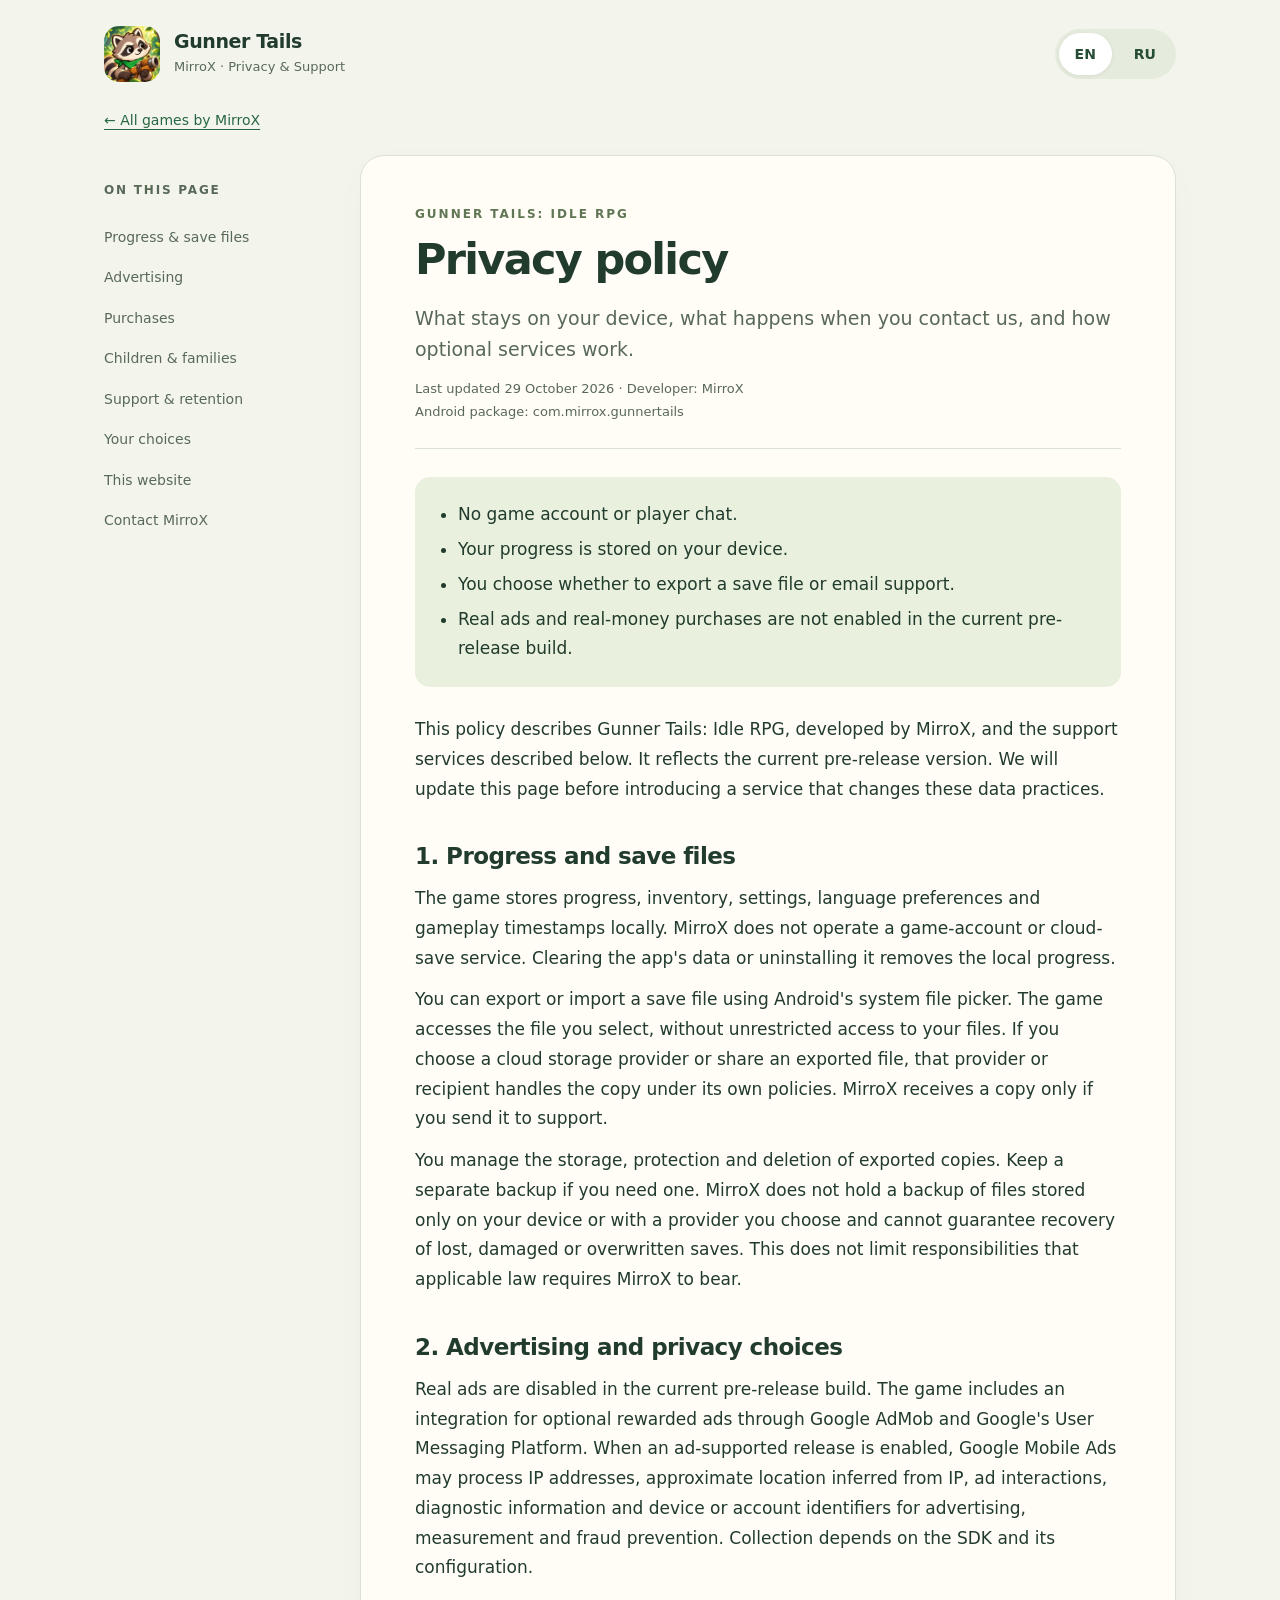
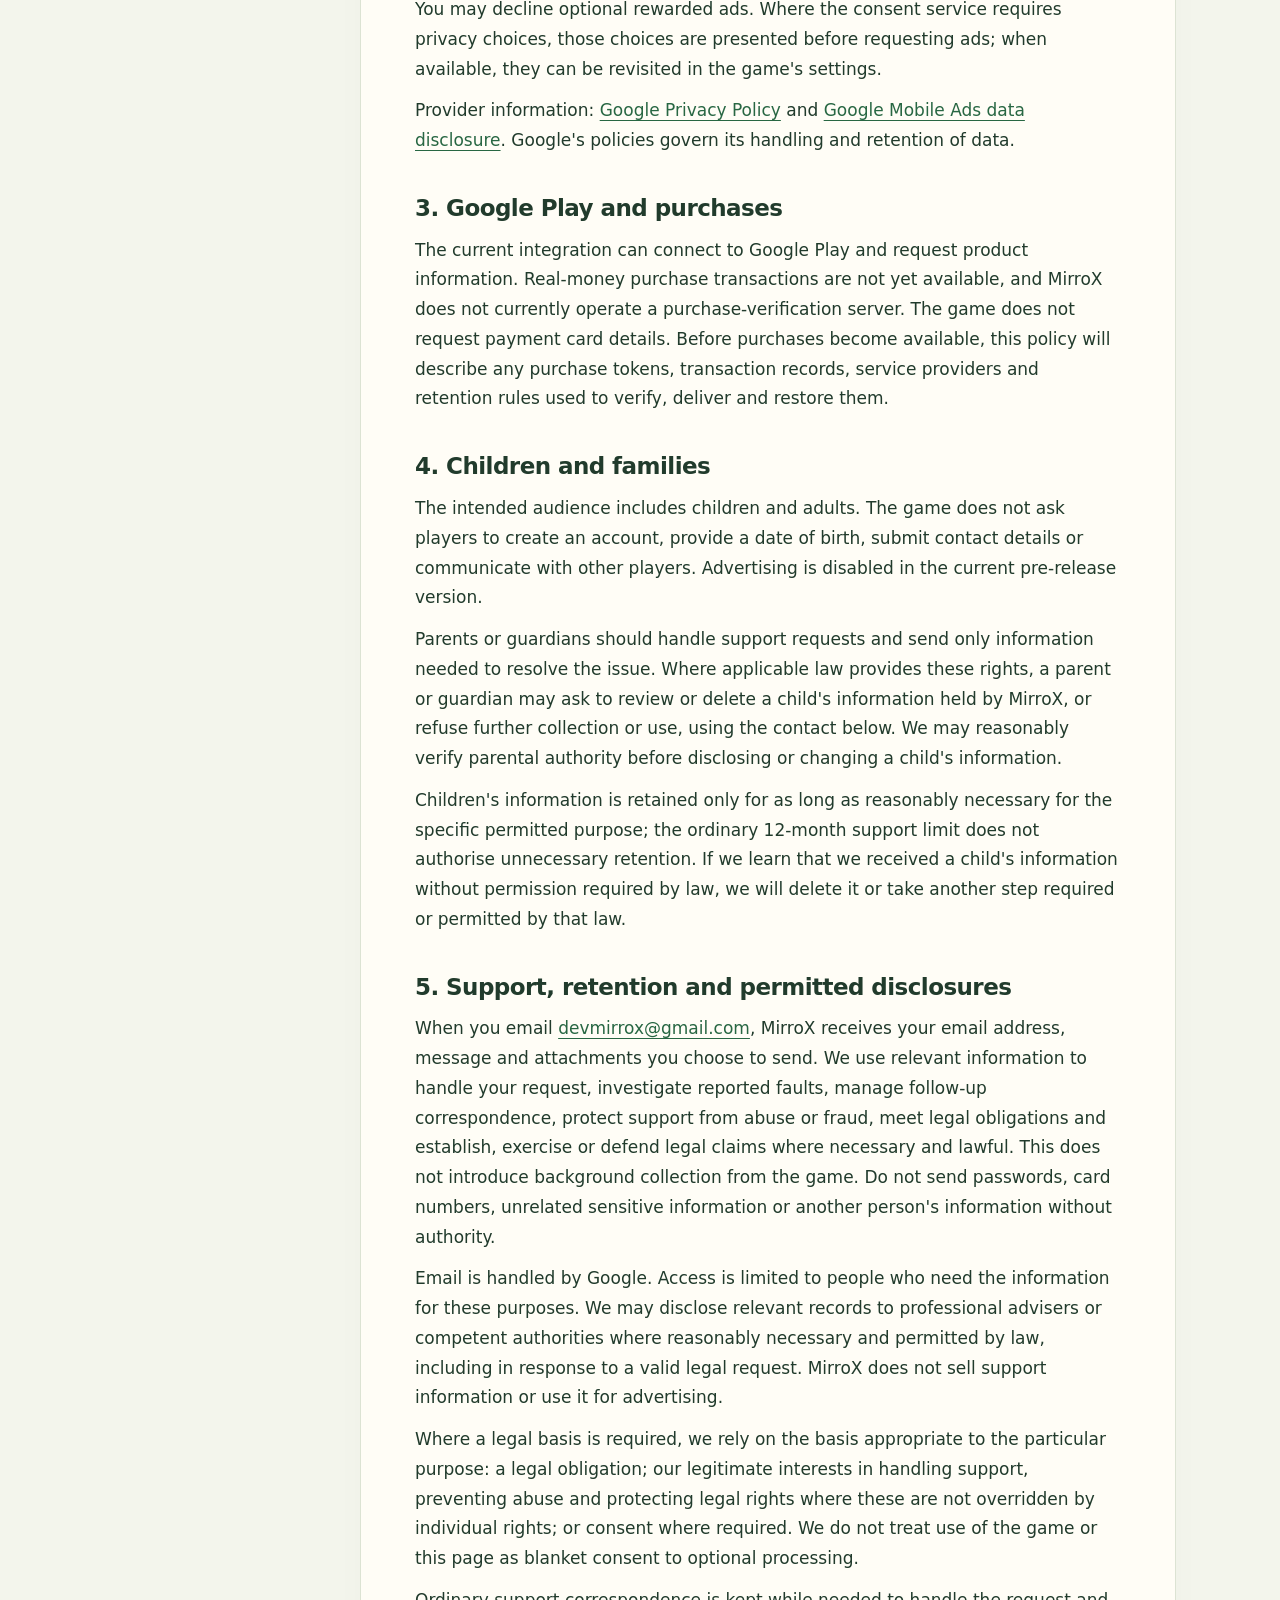
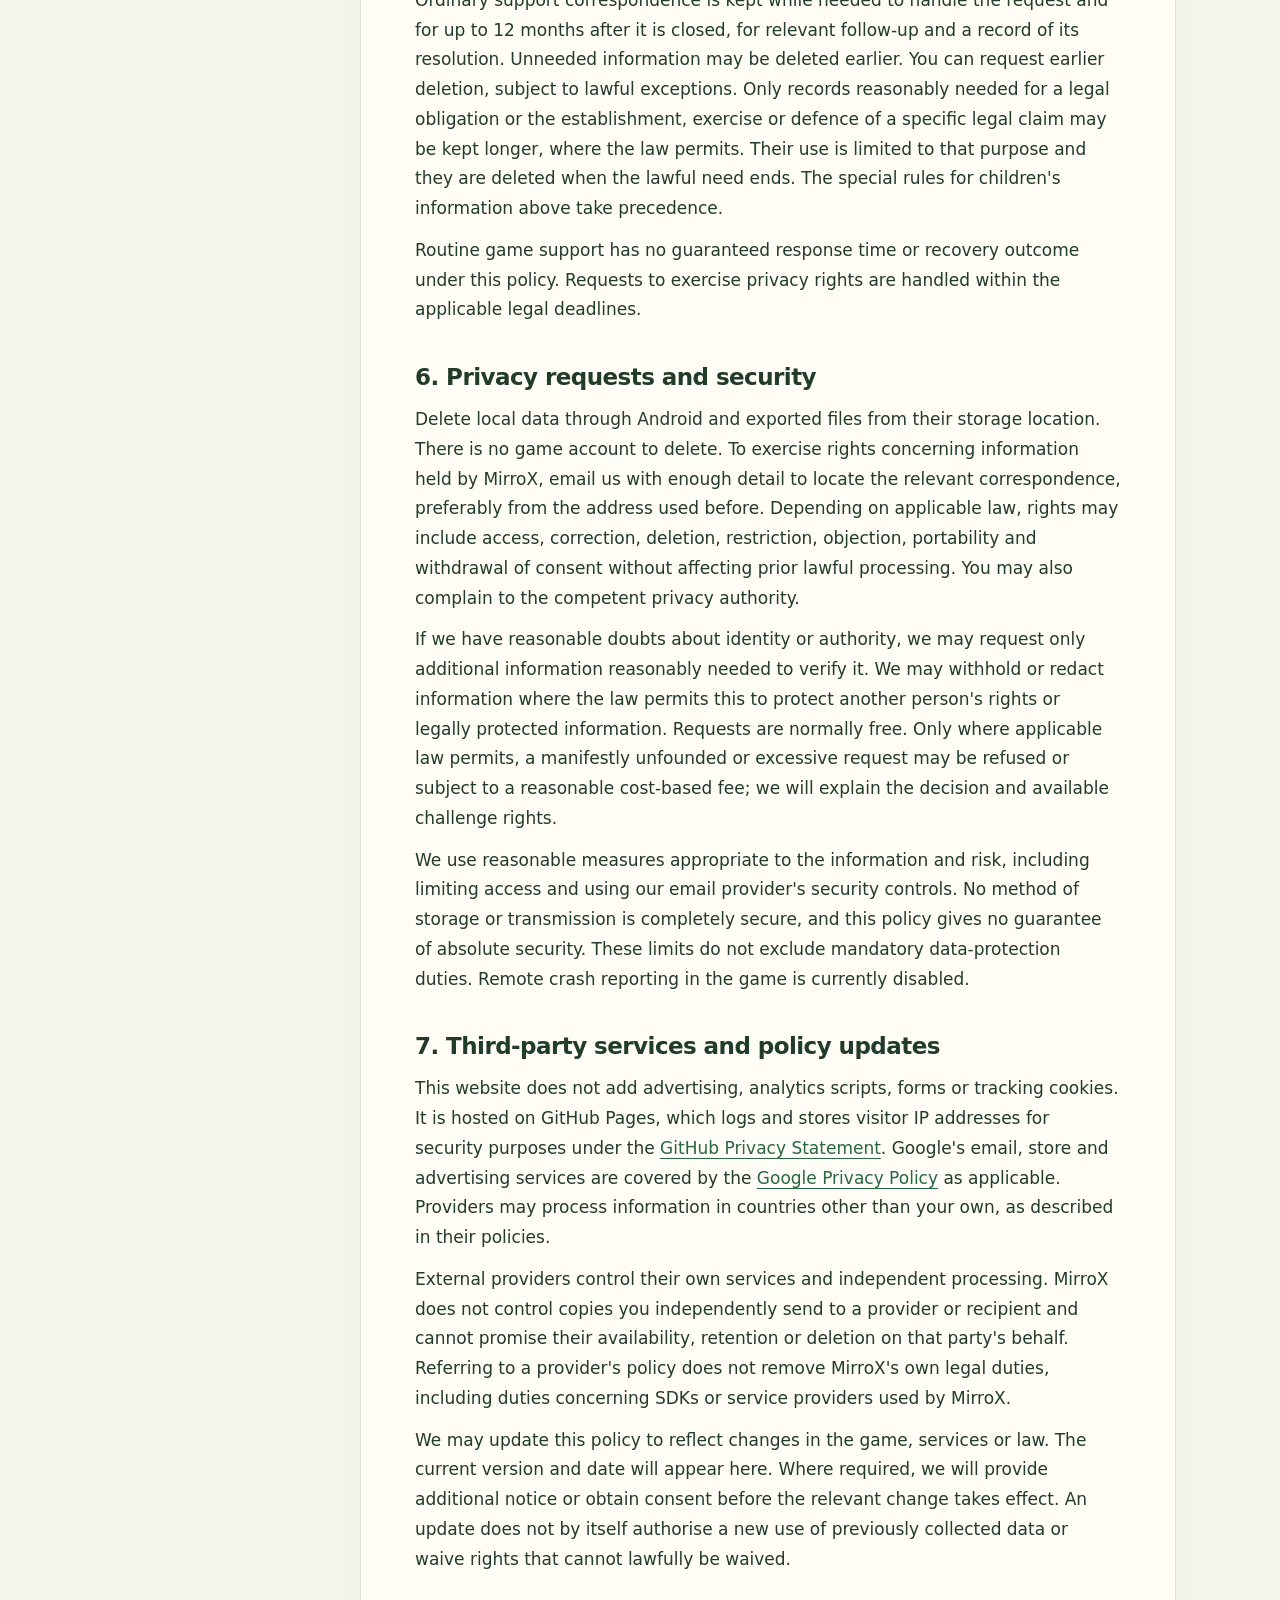
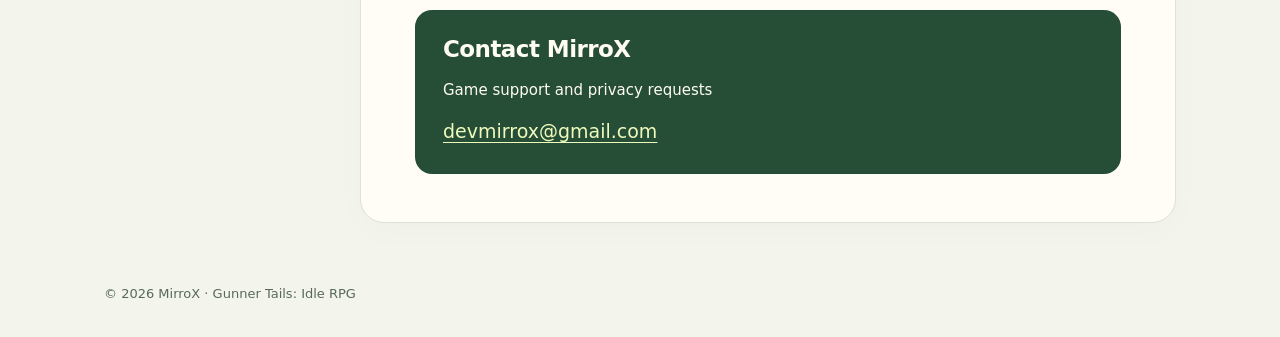
==== games/gunner-tails/privacy/index.html @ 7918b92e "Add MirroX games and apps catalog with dedicated Gunner Tails privacy policy" ====
<!doctype html>
<html lang="en">
<head>
<meta charset="utf-8"><meta name="viewport" content="width=device-width, initial-scale=1">
<meta name="description" content="Privacy information and support for Gunner Tails: Idle RPG by MirroX.">

<title>Gunner Tails — Privacy & Support</title>
<link rel="icon" href="../../../assets/icon.png">
<style>
:root{color-scheme:light;--ink:#213b2c;--muted:#596957;--paper:#fffdf6;--line:#dce3d3;--green:#264d36;--accent:#e9f0de}*{box-sizing:border-box}html{scroll-behavior:smooth;scroll-padding-top:100px}body{margin:0;background:#f3f5ec;color:var(--ink);font:17px/1.75 system-ui,-apple-system,BlinkMacSystemFont,"Segoe UI",sans-serif}a{color:#286743;text-underline-offset:4px}a:hover{text-decoration-thickness:2px}button,a{touch-action:manipulation}a:focus-visible,button:focus-visible{outline:3px solid #849a3b;outline-offset:5px}.top{max-width:1120px;margin:auto;display:flex;align-items:center;justify-content:space-between;gap:20px;padding:26px 24px}.brand{display:flex;align-items:center;gap:14px;text-decoration:none;color:var(--ink)}.brand img{width:56px;height:56px;border-radius:15px}.brand strong{display:block;font-size:19px;line-height:1.3;letter-spacing:-.4px}.brand small{display:block;color:var(--muted);font-size:13px;margin-top:3px}.languages{display:flex;gap:6px;padding:4px;background:#e5ebdd;border-radius:28px}.languages button{border:0;background:transparent;padding:9px 16px;border-radius:24px;font:600 14px system-ui;color:var(--green);cursor:pointer;min-height:42px}.languages button[aria-pressed=true]{background:white;box-shadow:0 1px 4px #28432a13}.review{width:calc(100% - 48px);max-width:1072px;margin:0 auto 28px;background:#fff3d6;border:1px solid #eadcb3;padding:14px 20px;border-radius:12px;font-size:14px;color:#624d24}.shell{max-width:1120px;margin:0 auto;display:grid;grid-template-columns:220px minmax(0,1fr);gap:36px;padding:0 24px 60px}nav{position:sticky;top:28px;align-self:start;padding-top:25px}nav p{font-size:12px;font-weight:700;letter-spacing:1.8px;color:var(--muted);margin:0 0 16px}nav a{display:block;font-size:14px;text-decoration:none;padding:8px 0;color:var(--muted)}nav a:hover{color:var(--green)}article{background:var(--paper);border:1px solid var(--line);border-radius:24px;padding:48px 54px;box-shadow:0 8px 36px #24492b05}h1{font-size:43px;letter-spacing:-1.7px;line-height:1.13;margin:10px 0 20px;font-weight:740}h2{font-size:23px;letter-spacing:-.55px;line-height:1.3;margin:38px 0 12px}p{margin:12px 0}.eyebrow{color:#607654;font-size:12px;font-weight:750;letter-spacing:2px}.intro{font-size:19px;line-height:1.65;color:var(--muted)}.meta{font-size:13px;color:var(--muted);padding-bottom:25px;margin-bottom:28px;border-bottom:1px solid var(--line)}.summary{padding:18px 23px;border-radius:15px;background:var(--accent);margin:28px 0}.summary ul{padding-left:20px;margin:0}.summary li{margin:5px 0}.release{border-left:3px solid #9daa74;padding:3px 0 3px 18px;color:var(--muted);font-size:15px}ul{padding-left:23px}li{margin:8px 0}.contact{margin-top:36px;background:var(--green);color:#fffdf2;border-radius:17px;padding:25px 28px}.contact h2{color:inherit;margin:0 0 10px}.contact p{font-size:15px}.contact a{color:#effbbd;font-size:19px;overflow-wrap:anywhere}footer{max-width:1120px;margin:auto;padding:0 24px 32px;color:var(--muted);font-size:13px}section[hidden],article[hidden],nav[hidden]{display:none}.skip{position:absolute;top:-90px;left:12px;background:white;padding:12px;z-index:10}.skip:focus{top:12px}@media(max-width:800px){.shell{display:block;max-width:740px}.review{margin:0 24px 22px}nav{display:none}article{padding:35px 30px}h1{font-size:37px}.top{max-width:740px}}@media(max-width:450px){body{font-size:16px}.top{padding:18px;gap:8px}.brand img{width:46px;height:46px;border-radius:12px}.brand strong{font-size:16px}.brand small{font-size:11px}.languages button{padding:8px 11px}.review{margin:0 16px 18px;padding:12px 15px}.shell{padding:0 16px 32px}article{padding:28px 23px;border-radius:19px}h1{font-size:34px}.intro{font-size:17px}h2{font-size:21px}.summary{padding:15px 18px}.contact{padding:22px}.contact a{font-size:17px}}@media(max-width:450px){article[lang=ru] h1{font-size:clamp(22px,7vw,28px);letter-spacing:-1px}.review{width:calc(100% - 32px)}}@media(prefers-reduced-motion:reduce){html{scroll-behavior:auto}}
.catalog-return{max-width:1120px;margin:0 auto 22px;padding:0 24px;font-size:14px}</style>
</head>
<body>
<a class="skip" href="#policy-en">Skip to privacy policy</a>
<header class="top"><a class="brand" href="../"><img src="../../../assets/icon.png" alt="Gunner Tails raccoon" width="56" height="56"><span><strong>Gunner Tails</strong><small>MirroX · Privacy & Support</small></span></a><div class="languages" aria-label="Language"><button type="button" data-lang="en" aria-pressed="true">EN</button><button type="button" data-lang="ru" aria-pressed="false">RU</button></div></header>

<div class="catalog-return"><a data-catalog href="../../../#games">← All games by MirroX</a></div>
<main class="shell">
<nav id="nav-en" aria-label="On this page"><p>ON THIS PAGE</p><a href="#progress-en">Progress & save files</a><a href="#ads-en">Advertising</a><a href="#purchases-en">Purchases</a><a href="#children-en">Children & families</a><a href="#support-en">Support & retention</a><a href="#choices-en">Your choices</a><a href="#website-en">This website</a><a href="#contact-en">Contact MirroX</a></nav>
<article id="policy-en" lang="en"><div class="eyebrow">GUNNER TAILS: IDLE RPG</div><h1>Privacy policy</h1><p class="intro">What stays on your device, what happens when you contact us, and how optional services work.</p><p class="meta">Last updated 29 October 2026 · Developer: MirroX<br>Android package: com.mirrox.gunnertails</p>
<div class="summary"><ul><li>No game account or player chat.</li><li>Your progress is stored on your device.</li><li>You choose whether to export a save file or email support.</li><li>Real ads and real-money purchases are not enabled in the current pre-release build.</li></ul></div>
<p>This policy describes Gunner Tails: Idle RPG, developed by MirroX, and the support services described below. It reflects the current pre-release version. We will update this page before introducing a service that changes these data practices.</p>
<h2 id="progress-en">1. Progress and save files</h2>
<p>The game stores progress, inventory, settings, language preferences and gameplay timestamps locally. MirroX does not operate a game-account or cloud-save service. Clearing the app's data or uninstalling it removes the local progress.</p>
<p>You can export or import a save file using Android's system file picker. The game accesses the file you select, without unrestricted access to your files. If you choose a cloud storage provider or share an exported file, that provider or recipient handles the copy under its own policies. MirroX receives a copy only if you send it to support.</p>
<p>You manage the storage, protection and deletion of exported copies. Keep a separate backup if you need one. MirroX does not hold a backup of files stored only on your device or with a provider you choose and cannot guarantee recovery of lost, damaged or overwritten saves. This does not limit responsibilities that applicable law requires MirroX to bear.</p>
<h2 id="ads-en">2. Advertising and privacy choices</h2><p>Real ads are disabled in the current pre-release build. The game includes an integration for optional rewarded ads through Google AdMob and Google's User Messaging Platform. When an ad-supported release is enabled, Google Mobile Ads may process IP addresses, approximate location inferred from IP, ad interactions, diagnostic information and device or account identifiers for advertising, measurement and fraud prevention. Collection depends on the SDK and its configuration.</p><p>You may decline optional rewarded ads. Where the consent service requires privacy choices, those choices are presented before requesting ads; when available, they can be revisited in the game's settings.</p><p>Provider information: <a href="https://policies.google.com/privacy" rel="noopener">Google Privacy Policy</a> and <a href="https://developers.google.com/admob/android/privacy/play-data-disclosure" rel="noopener">Google Mobile Ads data disclosure</a>. Google's policies govern its handling and retention of data.</p>
<h2 id="purchases-en">3. Google Play and purchases</h2><p>The current integration can connect to Google Play and request product information. Real-money purchase transactions are not yet available, and MirroX does not currently operate a purchase-verification server. The game does not request payment card details. Before purchases become available, this policy will describe any purchase tokens, transaction records, service providers and retention rules used to verify, deliver and restore them.</p>
<h2 id="children-en">4. Children and families</h2>
<p>The intended audience includes children and adults. The game does not ask players to create an account, provide a date of birth, submit contact details or communicate with other players. Advertising is disabled in the current pre-release version.</p>
<p>Parents or guardians should handle support requests and send only information needed to resolve the issue. Where applicable law provides these rights, a parent or guardian may ask to review or delete a child's information held by MirroX, or refuse further collection or use, using the contact below. We may reasonably verify parental authority before disclosing or changing a child's information.</p>
<p>Children's information is retained only for as long as reasonably necessary for the specific permitted purpose; the ordinary 12-month support limit does not authorise unnecessary retention. If we learn that we received a child's information without permission required by law, we will delete it or take another step required or permitted by that law.</p>
<h2 id="support-en">5. Support, retention and permitted disclosures</h2>
<p>When you email <a href="mailto:devmirrox@gmail.com">devmirrox@gmail.com</a>, MirroX receives your email address, message and attachments you choose to send. We use relevant information to handle your request, investigate reported faults, manage follow-up correspondence, protect support from abuse or fraud, meet legal obligations and establish, exercise or defend legal claims where necessary and lawful. This does not introduce background collection from the game. Do not send passwords, card numbers, unrelated sensitive information or another person's information without authority.</p>
<p>Email is handled by Google. Access is limited to people who need the information for these purposes. We may disclose relevant records to professional advisers or competent authorities where reasonably necessary and permitted by law, including in response to a valid legal request. MirroX does not sell support information or use it for advertising.</p>
<p>Where a legal basis is required, we rely on the basis appropriate to the particular purpose: a legal obligation; our legitimate interests in handling support, preventing abuse and protecting legal rights where these are not overridden by individual rights; or consent where required. We do not treat use of the game or this page as blanket consent to optional processing.</p>
<p>Ordinary support correspondence is kept while needed to handle the request and for up to 12 months after it is closed, for relevant follow-up and a record of its resolution. Unneeded information may be deleted earlier. You can request earlier deletion, subject to lawful exceptions. Only records reasonably needed for a legal obligation or the establishment, exercise or defence of a specific legal claim may be kept longer, where the law permits. Their use is limited to that purpose and they are deleted when the lawful need ends. The special rules for children's information above take precedence.</p>
<p>Routine game support has no guaranteed response time or recovery outcome under this policy. Requests to exercise privacy rights are handled within the applicable legal deadlines.</p>
<h2 id="choices-en">6. Privacy requests and security</h2>
<p>Delete local data through Android and exported files from their storage location. There is no game account to delete. To exercise rights concerning information held by MirroX, email us with enough detail to locate the relevant correspondence, preferably from the address used before. Depending on applicable law, rights may include access, correction, deletion, restriction, objection, portability and withdrawal of consent without affecting prior lawful processing. You may also complain to the competent privacy authority.</p>
<p>If we have reasonable doubts about identity or authority, we may request only additional information reasonably needed to verify it. We may withhold or redact information where the law permits this to protect another person's rights or legally protected information. Requests are normally free. Only where applicable law permits, a manifestly unfounded or excessive request may be refused or subject to a reasonable cost-based fee; we will explain the decision and available challenge rights.</p>
<p>We use reasonable measures appropriate to the information and risk, including limiting access and using our email provider's security controls. No method of storage or transmission is completely secure, and this policy gives no guarantee of absolute security. These limits do not exclude mandatory data-protection duties. Remote crash reporting in the game is currently disabled.</p>
<h2 id="website-en">7. Third-party services and policy updates</h2>
<p>This website does not add advertising, analytics scripts, forms or tracking cookies. It is hosted on GitHub Pages, which logs and stores visitor IP addresses for security purposes under the <a href="https://docs.github.com/en/site-policy/privacy-policies/github-general-privacy-statement">GitHub Privacy Statement</a>. Google's email, store and advertising services are covered by the <a href="https://policies.google.com/privacy">Google Privacy Policy</a> as applicable. Providers may process information in countries other than your own, as described in their policies.</p>
<p>External providers control their own services and independent processing. MirroX does not control copies you independently send to a provider or recipient and cannot promise their availability, retention or deletion on that party's behalf. Referring to a provider's policy does not remove MirroX's own legal duties, including duties concerning SDKs or service providers used by MirroX.</p>
<p>We may update this policy to reflect changes in the game, services or law. The current version and date will appear here. Where required, we will provide additional notice or obtain consent before the relevant change takes effect. An update does not by itself authorise a new use of previously collected data or waive rights that cannot lawfully be waived.</p>
<div class="contact" id="contact-en"><h2>Contact MirroX</h2><p>Game support and privacy requests</p><a href="mailto:devmirrox@gmail.com">devmirrox@gmail.com</a></div></article>
<nav id="nav-ru" aria-label="На этой странице" hidden><p>НА ЭТОЙ СТРАНИЦЕ</p><a href="#progress-ru">Прогресс и файлы</a><a href="#ads-ru">Реклама</a><a href="#purchases-ru">Покупки</a><a href="#children-ru">Дети и семьи</a><a href="#support-ru">Обращения и хранение</a><a href="#choices-ru">Ваш выбор</a><a href="#website-ru">Этот сайт</a><a href="#contact-ru">Связаться с MirroX</a></nav>
<article id="policy-ru" lang="ru" hidden><div class="eyebrow">GUNNER TAILS: IDLE RPG</div><h1>Конфиденциальность</h1><p class="intro">Что остаётся на устройстве, как мы обрабатываем обращения и как работают дополнительные сервисы.</p><p class="meta">Обновлено 29 октября 2026 года · Разработчик: MirroX<br>Пакет Android: com.mirrox.gunnertails</p>
<div class="summary"><ul><li>В игре нет аккаунтов и чата между игроками.</li><li>Прогресс хранится на вашем устройстве.</li><li>Выгрузка сохранения и письмо в поддержку — ваш выбор.</li><li>В текущей предрелизной сборке настоящая реклама и покупки за деньги выключены.</li></ul></div>
<p>Эта политика описывает Gunner Tails: Idle RPG от MirroX и работу поддержки. Текст соответствует текущей предрелизной версии. Перед включением сервиса, меняющего обработку данных, мы обновим эту страницу.</p>
<h2 id="progress-ru">1. Прогресс и файлы сохранения</h2>
<p>Прогресс, инвентарь, настройки, язык и игровые отметки времени хранятся локально. У MirroX нет сервиса игровых аккаунтов или облачных сохранений. Очистка данных приложения или его удаление удаляет локальный прогресс.</p>
<p>Выгрузка и загрузка сохранения используют системный выбор файла Android. Игра получает доступ к выбранному файлу, без неограниченного доступа ко всем файлам устройства. Если вы выберете облачное хранилище или отправите файл другому человеку, обработка копии зависит от этого сервиса или получателя. MirroX получает копию только при её отправке в поддержку.</p>
<p>Вы управляете хранением, защитой и удалением выгруженных копий. При необходимости сохраняйте отдельную резервную копию. MirroX не хранит резервную копию файлов, находящихся только на вашем устройстве или в выбранном вами хранилище, и не гарантирует восстановление утраченных, повреждённых или перезаписанных сохранений. Это не ограничивает ответственность, которую применимый закон обязательно возлагает на MirroX.</p>
<h2 id="ads-ru">2. Реклама и настройки конфиденциальности</h2><p>Настоящая реклама в текущей предрелизной сборке выключена. В игру встроена интеграция добровольной рекламы за награды Google AdMob и сервиса согласия Google UMP. После включения рекламного выпуска Google Mobile Ads может обрабатывать IP-адрес, приблизительное местоположение по IP, взаимодействия с рекламой, диагностику и идентификаторы устройства или аккаунта для показа и измерения рекламы и противодействия мошенничеству. Состав данных зависит от SDK и его настроек.</p><p>От добровольного просмотра можно отказаться. Когда сервис согласия требует выбора, он предоставляется до запросов рекламы; доступные настройки можно повторно открыть в игре.</p><p>Подробности: <a href="https://policies.google.com/privacy">политика Google</a> и <a href="https://developers.google.com/admob/android/privacy/play-data-disclosure">сведения о данных Google Mobile Ads</a>. Google определяет собственные правила обработки и хранения.</p>
<h2 id="purchases-ru">3. Google Play и покупки</h2><p>Текущая интеграция может подключаться к Google Play и запрашивать сведения о товарах. Покупки за реальные деньги ещё недоступны; сервер проверки покупок MirroX сейчас не работает. Игра не запрашивает реквизиты банковской карты. До включения покупок политика будет дополнена сведениями о токенах, записях операций, поставщиках услуг и сроках хранения, необходимых для проверки, выдачи и восстановления покупок.</p>
<h2 id="children-ru">4. Дети и семьи</h2>
<p>Предполагаемая аудитория включает детей и взрослых. Игра не предлагает создать аккаунт, указать дату рождения или контакты и не позволяет общаться с другими игроками. В текущей предрелизной версии реклама выключена.</p>
<p>Обращаться в поддержку рекомендуется родителям или опекунам, сообщая только необходимые для решения вопроса сведения. Если применимый закон предусматривает такие права, родитель или опекун может запросить просмотр или удаление имеющихся у MirroX сведений о ребёнке либо отказать в их дальнейшем сборе или использовании через контакт ниже. Перед раскрытием или изменением сведений о ребёнке мы можем разумным способом проверить полномочия заявителя.</p>
<p>Сведения о детях хранятся лишь столько, сколько разумно необходимо для конкретной разрешённой цели; обычный предел в 12 месяцев для поддержки не разрешает хранить ненужные сведения. Если станет известно, что сведения о ребёнке получены без требуемого законом разрешения, мы удалим их либо примем другую меру, предусмотренную или допускаемую этим законом.</p>
<h2 id="support-ru">5. Поддержка, хранение и допустимая передача</h2>
<p>Когда вы пишете на <a href="mailto:devmirrox@gmail.com">devmirrox@gmail.com</a>, MirroX получает адрес отправителя, сообщение и выбранные вами вложения. Нужные сведения используются для обработки обращения, разбора ошибок, последующей переписки, защиты поддержки от злоупотреблений и мошенничества, исполнения правовых обязанностей и, при необходимости и законности, предъявления, осуществления или защиты правовых требований. Это не вводит фоновый сбор данных из игры. Не присылайте пароли, номера карт, посторонние чувствительные сведения или данные других людей без полномочий.</p>
<p>Почту обслуживает Google. Доступ ограничивается лицами, которым сведения нужны для этих целей. Мы можем передать относящиеся к вопросу записи профессиональным консультантам или компетентным органам, когда это разумно необходимо и разрешено законом, в том числе по действительному правовому запросу. MirroX не продаёт сведения обращений и не использует их для рекламы.</p>
<p>Когда требуется правовое основание, мы используем подходящее для конкретной цели: правовую обязанность; законные интересы в работе поддержки, предотвращении злоупотреблений и защите прав, если права человека не имеют над ними приоритета; либо согласие, когда оно требуется. Использование игры или этой страницы не считается безусловным согласием на любую дополнительную обработку.</p>
<p>Обычная переписка поддержки хранится, пока она нужна для обработки обращения, и до 12 месяцев после его закрытия — для связанных уточнений и записи о решении. Ненужные сведения могут удаляться раньше. Можно запросить более раннее удаление с учётом законных исключений. Дольше могут храниться только записи, разумно необходимые для правовой обязанности либо предъявления, осуществления или защиты конкретного правового требования, если это допускает закон. Их использование ограничивается этой целью; после прекращения законной необходимости они удаляются. Особые правила о сведениях детей выше имеют приоритет.</p>
<p>Эта политика не гарантирует срок ответа обычной игровой поддержки или результат восстановления прогресса. Запросы о реализации прав на конфиденциальность рассматриваются в сроки, установленные применимым законом.</p>
<h2 id="choices-ru">6. Запросы о данных и безопасность</h2>
<p>Локальные данные удаляются средствами Android, выгруженные файлы — из выбранного хранилища. Игровых аккаунтов для удаления нет. Для реализации прав в отношении данных у MirroX напишите нам, указав достаточно сведений для поиска переписки, желательно с ранее использованного адреса. В зависимости от применимого закона права могут включать доступ, исправление, удаление, ограничение обработки, возражение, переносимость и отзыв согласия без отмены законности прежней обработки. Также можно обратиться в компетентный орган защиты данных.</p>
<p>При разумных сомнениях в личности или полномочиях мы можем запросить только дополнительные сведения, разумно необходимые для проверки. Когда закон это позволяет, отдельные сведения могут не предоставляться или скрываться для защиты прав других лиц либо информации, охраняемой законом. Запросы обычно бесплатны. Только если применимый закон допускает это, явно необоснованный или чрезмерный запрос может быть отклонён либо облагаться разумной платой, основанной на затратах; мы объясним решение и доступные способы его обжалования.</p>
<p>Мы применяем разумные меры, соразмерные сведениям и рискам, включая ограничение доступа и средства безопасности почтового провайдера. Ни один способ хранения или передачи не обеспечивает полную безопасность; эта политика не даёт такой гарантии. Эти ограничения не отменяют обязательных обязанностей по защите данных. Удалённая отправка сведений о сбоях игры сейчас выключена.</p>
<h2 id="website-ru">7. Сторонние сервисы и обновления политики</h2>
<p>На сайте нет добавленных нами рекламных или аналитических скриптов, форм и отслеживающих cookies. Он размещён на GitHub Pages, который регистрирует и хранит IP-адреса посетителей в целях безопасности согласно <a href="https://docs.github.com/en/site-policy/privacy-policies/github-general-privacy-statement">политике GitHub</a>. К почте, магазину и рекламным сервисам Google применяется <a href="https://policies.google.com/privacy">политика Google</a> в соответствующей части. Провайдеры могут обрабатывать сведения за пределами вашей страны, как описано в их политиках.</p>
<p>Сторонние провайдеры управляют своими сервисами и самостоятельной обработкой данных. MirroX не контролирует копии, которые вы самостоятельно направили провайдеру или получателю, и не может от их имени обещать доступность, сроки хранения или удаление. Ссылка на политику провайдера не снимает собственных правовых обязанностей MirroX, включая обязанности в отношении используемых SDK и поставщиков услуг.</p>
<p>Мы можем обновлять политику при изменении игры, сервисов или законодательства. Текущая версия и дата публикуются здесь. Когда это требуется, до вступления соответствующего изменения в силу предоставляется дополнительное уведомление или запрашивается согласие. Само обновление не разрешает новое использование ранее собранных данных и не отменяет права, от которых нельзя отказаться по закону.</p>
<div class="contact" id="contact-ru"><h2>Связаться с MirroX</h2><p>Поддержка игры и запросы о конфиденциальности</p><a href="mailto:devmirrox@gmail.com">devmirrox@gmail.com</a></div></article>
</main><footer>© 2026 MirroX · Gunner Tails: Idle RPG</footer>
<script>
const langButtons=document.querySelectorAll('[data-lang]');
function language(lang){document.documentElement.lang=lang;for(const code of ['en','ru']){document.getElementById('policy-'+code).hidden=code!==lang;document.getElementById('nav-'+code).hidden=code!==lang;}langButtons.forEach(b=>b.setAttribute('aria-pressed',String(b.dataset.lang===lang)));document.querySelector('.brand').href='../?lang='+lang;const catalog=document.querySelector('[data-catalog]');catalog.href='../../../?lang='+lang+'#games';catalog.textContent=lang==='ru'?'← Все игры MirroX':'← All games by MirroX';const skip=document.querySelector('.skip');skip.href='#policy-'+lang;skip.textContent=lang==='ru'?'Перейти к политике':'Skip to privacy policy';}
langButtons.forEach(b=>b.addEventListener('click',()=>{language(b.dataset.lang);const u=new URL(location.href);u.searchParams.set('lang',b.dataset.lang);u.hash=b.dataset.lang;history.replaceState(null,'',u.pathname+u.search+u.hash);}));const initialAnchor=location.hash.slice(1);if(new URLSearchParams(location.search).get('lang')==='ru'||initialAnchor==='ru'||initialAnchor.endsWith('-ru'))language('ru');const initialTarget=document.getElementById(initialAnchor);if(initialTarget)initialTarget.scrollIntoView();
</script>
</body></html>
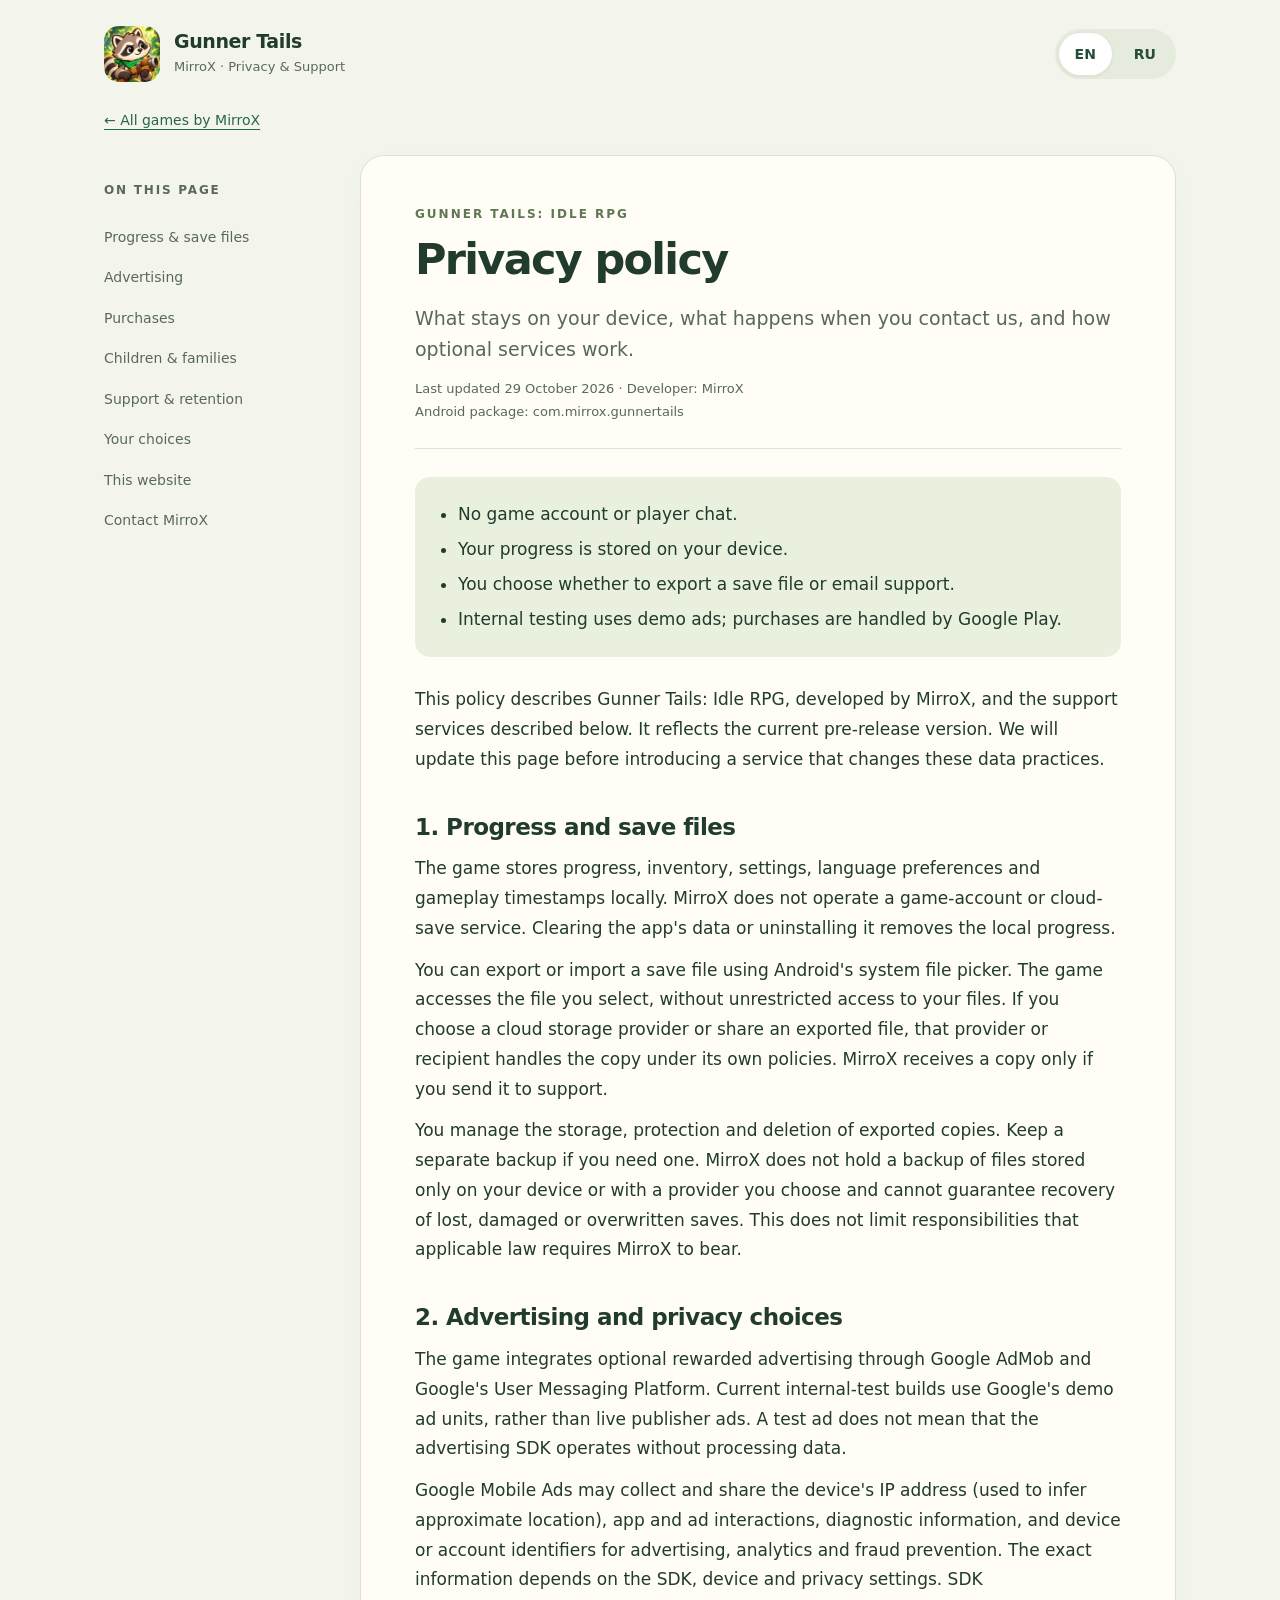
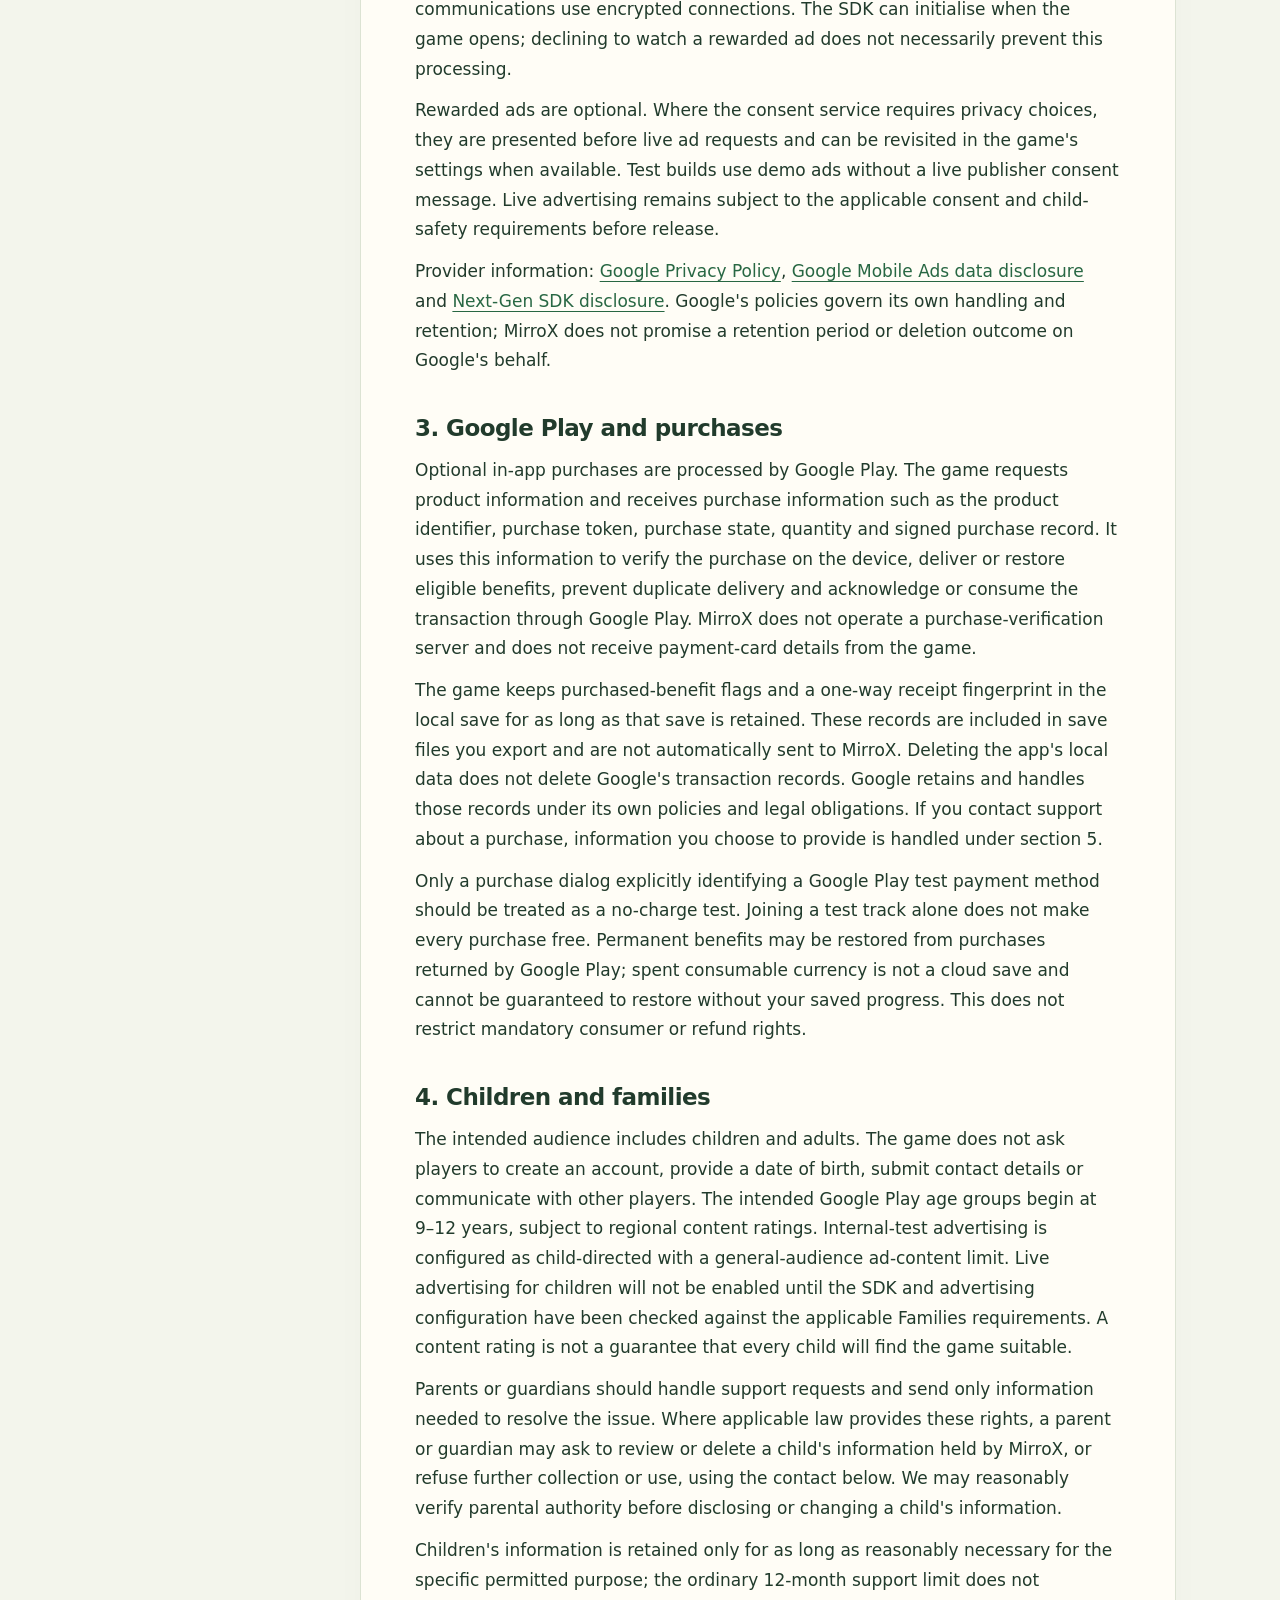
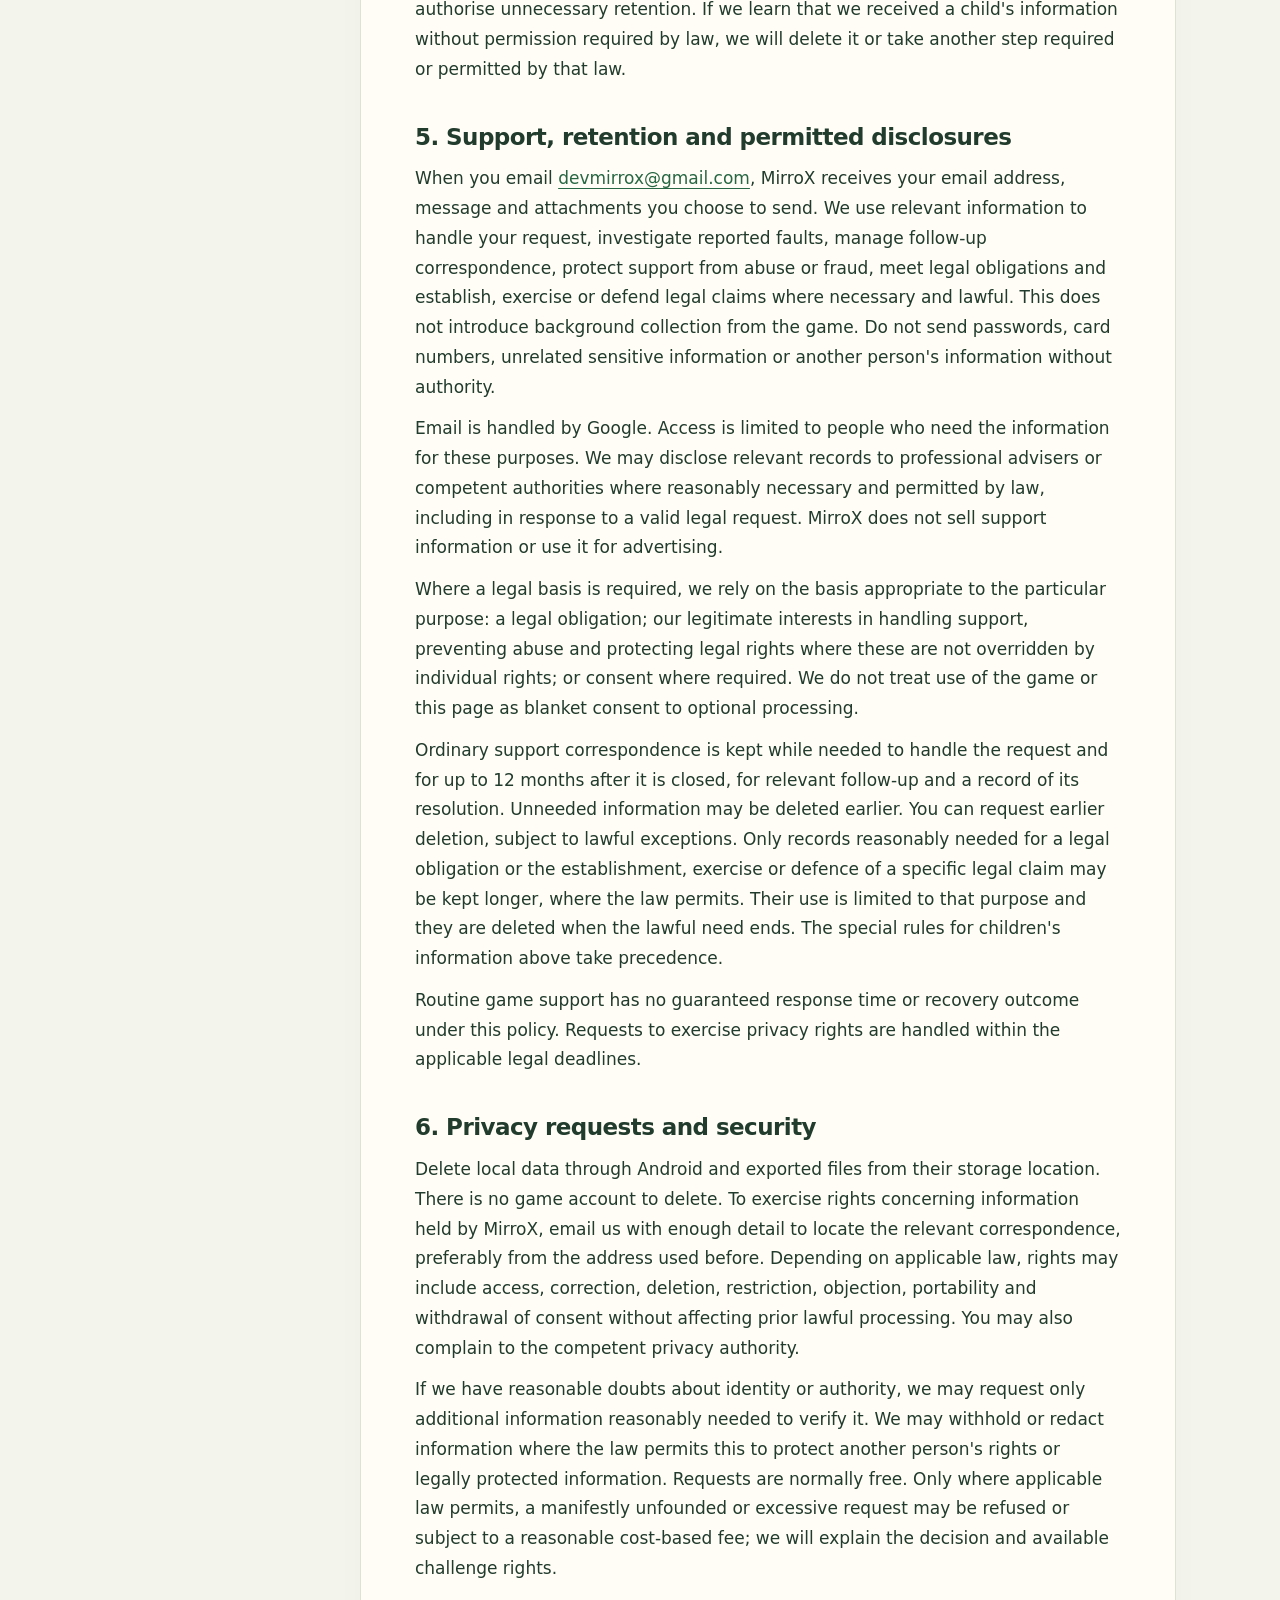
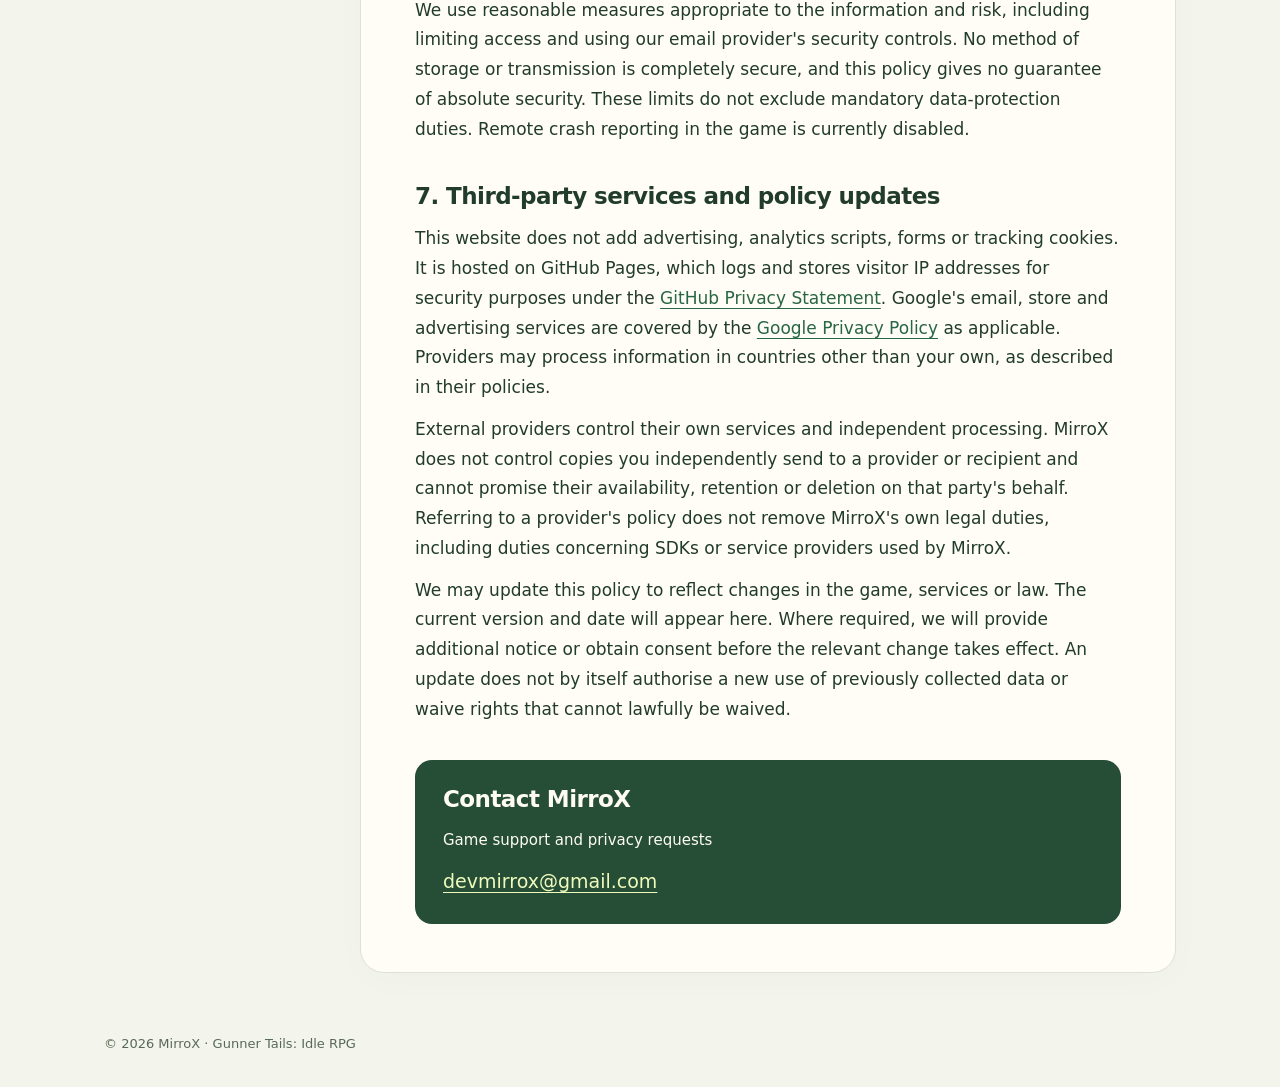
==== commit d284b5ff: "Update Gunner Tails privacy disclosures for test ads and client-side Play Billing" ====
--- a/games/gunner-tails/privacy/index.html
+++ b/games/gunner-tails/privacy/index.html
@@ -18,16 +18,23 @@
 <main class="shell">
 <nav id="nav-en" aria-label="On this page"><p>ON THIS PAGE</p><a href="#progress-en">Progress & save files</a><a href="#ads-en">Advertising</a><a href="#purchases-en">Purchases</a><a href="#children-en">Children & families</a><a href="#support-en">Support & retention</a><a href="#choices-en">Your choices</a><a href="#website-en">This website</a><a href="#contact-en">Contact MirroX</a></nav>
 <article id="policy-en" lang="en"><div class="eyebrow">GUNNER TAILS: IDLE RPG</div><h1>Privacy policy</h1><p class="intro">What stays on your device, what happens when you contact us, and how optional services work.</p><p class="meta">Last updated 29 October 2026 · Developer: MirroX<br>Android package: com.mirrox.gunnertails</p>
-<div class="summary"><ul><li>No game account or player chat.</li><li>Your progress is stored on your device.</li><li>You choose whether to export a save file or email support.</li><li>Real ads and real-money purchases are not enabled in the current pre-release build.</li></ul></div>
+<div class="summary"><ul><li>No game account or player chat.</li><li>Your progress is stored on your device.</li><li>You choose whether to export a save file or email support.</li><li>Internal testing uses demo ads; purchases are handled by Google Play.</li></ul></div>
 <p>This policy describes Gunner Tails: Idle RPG, developed by MirroX, and the support services described below. It reflects the current pre-release version. We will update this page before introducing a service that changes these data practices.</p>
 <h2 id="progress-en">1. Progress and save files</h2>
 <p>The game stores progress, inventory, settings, language preferences and gameplay timestamps locally. MirroX does not operate a game-account or cloud-save service. Clearing the app's data or uninstalling it removes the local progress.</p>
 <p>You can export or import a save file using Android's system file picker. The game accesses the file you select, without unrestricted access to your files. If you choose a cloud storage provider or share an exported file, that provider or recipient handles the copy under its own policies. MirroX receives a copy only if you send it to support.</p>
 <p>You manage the storage, protection and deletion of exported copies. Keep a separate backup if you need one. MirroX does not hold a backup of files stored only on your device or with a provider you choose and cannot guarantee recovery of lost, damaged or overwritten saves. This does not limit responsibilities that applicable law requires MirroX to bear.</p>
-<h2 id="ads-en">2. Advertising and privacy choices</h2><p>Real ads are disabled in the current pre-release build. The game includes an integration for optional rewarded ads through Google AdMob and Google's User Messaging Platform. When an ad-supported release is enabled, Google Mobile Ads may process IP addresses, approximate location inferred from IP, ad interactions, diagnostic information and device or account identifiers for advertising, measurement and fraud prevention. Collection depends on the SDK and its configuration.</p><p>You may decline optional rewarded ads. Where the consent service requires privacy choices, those choices are presented before requesting ads; when available, they can be revisited in the game's settings.</p><p>Provider information: <a href="https://policies.google.com/privacy" rel="noopener">Google Privacy Policy</a> and <a href="https://developers.google.com/admob/android/privacy/play-data-disclosure" rel="noopener">Google Mobile Ads data disclosure</a>. Google's policies govern its handling and retention of data.</p>
-<h2 id="purchases-en">3. Google Play and purchases</h2><p>The current integration can connect to Google Play and request product information. Real-money purchase transactions are not yet available, and MirroX does not currently operate a purchase-verification server. The game does not request payment card details. Before purchases become available, this policy will describe any purchase tokens, transaction records, service providers and retention rules used to verify, deliver and restore them.</p>
+<h2 id="ads-en">2. Advertising and privacy choices</h2>
+<p>The game integrates optional rewarded advertising through Google AdMob and Google's User Messaging Platform. Current internal-test builds use Google's demo ad units, rather than live publisher ads. A test ad does not mean that the advertising SDK operates without processing data.</p>
+<p>Google Mobile Ads may collect and share the device's IP address (used to infer approximate location), app and ad interactions, diagnostic information, and device or account identifiers for advertising, analytics and fraud prevention. The exact information depends on the SDK, device and privacy settings. SDK communications use encrypted connections. The SDK can initialise when the game opens; declining to watch a rewarded ad does not necessarily prevent this processing.</p>
+<p>Rewarded ads are optional. Where the consent service requires privacy choices, they are presented before live ad requests and can be revisited in the game's settings when available. Test builds use demo ads without a live publisher consent message. Live advertising remains subject to the applicable consent and child-safety requirements before release.</p>
+<p>Provider information: <a href="https://policies.google.com/privacy" rel="noopener">Google Privacy Policy</a>, <a href="https://developers.google.com/admob/android/privacy/play-data-disclosure" rel="noopener">Google Mobile Ads data disclosure</a> and <a href="https://developers.google.com/admob/android/next-gen/privacy/play-data-disclosure" rel="noopener">Next-Gen SDK disclosure</a>. Google's policies govern its own handling and retention; MirroX does not promise a retention period or deletion outcome on Google's behalf.</p>
+<h2 id="purchases-en">3. Google Play and purchases</h2>
+<p>Optional in-app purchases are processed by Google Play. The game requests product information and receives purchase information such as the product identifier, purchase token, purchase state, quantity and signed purchase record. It uses this information to verify the purchase on the device, deliver or restore eligible benefits, prevent duplicate delivery and acknowledge or consume the transaction through Google Play. MirroX does not operate a purchase-verification server and does not receive payment-card details from the game.</p>
+<p>The game keeps purchased-benefit flags and a one-way receipt fingerprint in the local save for as long as that save is retained. These records are included in save files you export and are not automatically sent to MirroX. Deleting the app's local data does not delete Google's transaction records. Google retains and handles those records under its own policies and legal obligations. If you contact support about a purchase, information you choose to provide is handled under section 5.</p>
+<p>Only a purchase dialog explicitly identifying a Google Play test payment method should be treated as a no-charge test. Joining a test track alone does not make every purchase free. Permanent benefits may be restored from purchases returned by Google Play; spent consumable currency is not a cloud save and cannot be guaranteed to restore without your saved progress. This does not restrict mandatory consumer or refund rights.</p>
 <h2 id="children-en">4. Children and families</h2>
-<p>The intended audience includes children and adults. The game does not ask players to create an account, provide a date of birth, submit contact details or communicate with other players. Advertising is disabled in the current pre-release version.</p>
+<p>The intended audience includes children and adults. The game does not ask players to create an account, provide a date of birth, submit contact details or communicate with other players. The intended Google Play age groups begin at 9–12 years, subject to regional content ratings. Internal-test advertising is configured as child-directed with a general-audience ad-content limit. Live advertising for children will not be enabled until the SDK and advertising configuration have been checked against the applicable Families requirements. A content rating is not a guarantee that every child will find the game suitable.</p>
 <p>Parents or guardians should handle support requests and send only information needed to resolve the issue. Where applicable law provides these rights, a parent or guardian may ask to review or delete a child's information held by MirroX, or refuse further collection or use, using the contact below. We may reasonably verify parental authority before disclosing or changing a child's information.</p>
 <p>Children's information is retained only for as long as reasonably necessary for the specific permitted purpose; the ordinary 12-month support limit does not authorise unnecessary retention. If we learn that we received a child's information without permission required by law, we will delete it or take another step required or permitted by that law.</p>
 <h2 id="support-en">5. Support, retention and permitted disclosures</h2>
@@ -47,16 +54,23 @@
 <div class="contact" id="contact-en"><h2>Contact MirroX</h2><p>Game support and privacy requests</p><a href="mailto:devmirrox@gmail.com">devmirrox@gmail.com</a></div></article>
 <nav id="nav-ru" aria-label="На этой странице" hidden><p>НА ЭТОЙ СТРАНИЦЕ</p><a href="#progress-ru">Прогресс и файлы</a><a href="#ads-ru">Реклама</a><a href="#purchases-ru">Покупки</a><a href="#children-ru">Дети и семьи</a><a href="#support-ru">Обращения и хранение</a><a href="#choices-ru">Ваш выбор</a><a href="#website-ru">Этот сайт</a><a href="#contact-ru">Связаться с MirroX</a></nav>
 <article id="policy-ru" lang="ru" hidden><div class="eyebrow">GUNNER TAILS: IDLE RPG</div><h1>Конфиденциальность</h1><p class="intro">Что остаётся на устройстве, как мы обрабатываем обращения и как работают дополнительные сервисы.</p><p class="meta">Обновлено 29 октября 2026 года · Разработчик: MirroX<br>Пакет Android: com.mirrox.gunnertails</p>
-<div class="summary"><ul><li>В игре нет аккаунтов и чата между игроками.</li><li>Прогресс хранится на вашем устройстве.</li><li>Выгрузка сохранения и письмо в поддержку — ваш выбор.</li><li>В текущей предрелизной сборке настоящая реклама и покупки за деньги выключены.</li></ul></div>
+<div class="summary"><ul><li>В игре нет аккаунтов и чата между игроками.</li><li>Прогресс хранится на вашем устройстве.</li><li>Выгрузка сохранения и письмо в поддержку — ваш выбор.</li><li>Во внутреннем тестировании используется демонстрационная реклама; покупки обрабатывает Google Play.</li></ul></div>
 <p>Эта политика описывает Gunner Tails: Idle RPG от MirroX и работу поддержки. Текст соответствует текущей предрелизной версии. Перед включением сервиса, меняющего обработку данных, мы обновим эту страницу.</p>
 <h2 id="progress-ru">1. Прогресс и файлы сохранения</h2>
 <p>Прогресс, инвентарь, настройки, язык и игровые отметки времени хранятся локально. У MirroX нет сервиса игровых аккаунтов или облачных сохранений. Очистка данных приложения или его удаление удаляет локальный прогресс.</p>
 <p>Выгрузка и загрузка сохранения используют системный выбор файла Android. Игра получает доступ к выбранному файлу, без неограниченного доступа ко всем файлам устройства. Если вы выберете облачное хранилище или отправите файл другому человеку, обработка копии зависит от этого сервиса или получателя. MirroX получает копию только при её отправке в поддержку.</p>
 <p>Вы управляете хранением, защитой и удалением выгруженных копий. При необходимости сохраняйте отдельную резервную копию. MirroX не хранит резервную копию файлов, находящихся только на вашем устройстве или в выбранном вами хранилище, и не гарантирует восстановление утраченных, повреждённых или перезаписанных сохранений. Это не ограничивает ответственность, которую применимый закон обязательно возлагает на MirroX.</p>
-<h2 id="ads-ru">2. Реклама и настройки конфиденциальности</h2><p>Настоящая реклама в текущей предрелизной сборке выключена. В игру встроена интеграция добровольной рекламы за награды Google AdMob и сервиса согласия Google UMP. После включения рекламного выпуска Google Mobile Ads может обрабатывать IP-адрес, приблизительное местоположение по IP, взаимодействия с рекламой, диагностику и идентификаторы устройства или аккаунта для показа и измерения рекламы и противодействия мошенничеству. Состав данных зависит от SDK и его настроек.</p><p>От добровольного просмотра можно отказаться. Когда сервис согласия требует выбора, он предоставляется до запросов рекламы; доступные настройки можно повторно открыть в игре.</p><p>Подробности: <a href="https://policies.google.com/privacy">политика Google</a> и <a href="https://developers.google.com/admob/android/privacy/play-data-disclosure">сведения о данных Google Mobile Ads</a>. Google определяет собственные правила обработки и хранения.</p>
-<h2 id="purchases-ru">3. Google Play и покупки</h2><p>Текущая интеграция может подключаться к Google Play и запрашивать сведения о товарах. Покупки за реальные деньги ещё недоступны; сервер проверки покупок MirroX сейчас не работает. Игра не запрашивает реквизиты банковской карты. До включения покупок политика будет дополнена сведениями о токенах, записях операций, поставщиках услуг и сроках хранения, необходимых для проверки, выдачи и восстановления покупок.</p>
+<h2 id="ads-ru">2. Реклама и выбор конфиденциальности</h2>
+<p>Игра интегрирует добровольную рекламу за награду через Google AdMob и платформу согласия Google UMP. В текущих сборках внутреннего тестирования используются демонстрационные рекламные блоки Google, а не рабочая реклама издателя. Тестовая реклама не означает, что рекламный SDK работает без обработки данных.</p>
+<p>Google Mobile Ads может собирать и передавать IP-адрес устройства (для определения приблизительного местоположения), действия в приложении и рекламе, диагностические сведения, идентификаторы устройства или аккаунта — для рекламы, аналитики и предотвращения мошенничества. Точный состав зависит от SDK, устройства и настроек конфиденциальности. Соединения SDK шифруются. SDK может инициализироваться при открытии игры; отказ от просмотра рекламы за награду не обязательно предотвращает такую обработку.</p>
+<p>Просмотр рекламы за награду добровольный. Когда сервис согласия требует выбора, он предоставляется до запросов рабочей рекламы; доступные настройки можно повторно открыть в игре. Тестовые сборки используют демонстрационную рекламу без формы согласия рабочего издателя. До выпуска рабочей рекламы необходимо соблюсти применимые требования к согласию и защите детей.</p>
+<p>Подробности: <a href="https://policies.google.com/privacy">политика Google</a>, <a href="https://developers.google.com/admob/android/privacy/play-data-disclosure">сведения о данных Google Mobile Ads</a> и <a href="https://developers.google.com/admob/android/next-gen/privacy/play-data-disclosure">сведения о Next-Gen SDK</a>. Google определяет собственные правила обработки и хранения; MirroX не обещает от имени Google конкретный срок хранения или результат удаления.</p>
+<h2 id="purchases-ru">3. Google Play и покупки</h2>
+<p>Добровольные встроенные покупки обрабатывает Google Play. Игра запрашивает сведения о товарах и получает информацию о покупке: идентификатор товара, токен, состояние, количество и подписанную запись операции. Эти сведения используются для проверки покупки на устройстве, выдачи или восстановления доступных преимуществ, предотвращения повторного начисления и подтверждения либо потребления операции через Google Play. MirroX не использует сервер проверки покупок и не получает из игры реквизиты банковской карты.</p>
+<p>Признаки купленных преимуществ и односторонний цифровой отпечаток квитанции хранятся в локальном сохранении, пока оно сохраняется. Эти записи входят в выгружаемые вами файлы прогресса и не отправляются MirroX автоматически. Удаление локальных данных игры не удаляет записи операций Google. Google хранит и обрабатывает их по своим правилам и правовым обязанностям. Сведения, которые вы сами присылаете в поддержку по поводу покупки, обрабатываются согласно разделу 5.</p>
+<p>Считать покупку тестом без списания можно только тогда, когда окно Google Play явно показывает тестовый способ оплаты. Само участие в тестировании не делает все покупки бесплатными. Постоянные преимущества могут восстанавливаться из покупок, возвращаемых Google Play; потраченная валюта не является облачным сохранением, и её восстановление без вашего файла прогресса не гарантируется. Это не ограничивает обязательные права потребителя или права на возврат.</p>
 <h2 id="children-ru">4. Дети и семьи</h2>
-<p>Предполагаемая аудитория включает детей и взрослых. Игра не предлагает создать аккаунт, указать дату рождения или контакты и не позволяет общаться с другими игроками. В текущей предрелизной версии реклама выключена.</p>
+<p>Предполагаемая аудитория включает детей и взрослых. Игра не предлагает создать аккаунт, указать дату рождения или контакты и не позволяет общаться с другими игроками. Предполагаемые группы Google Play начинаются с 9–12 лет с учётом региональных возрастных рейтингов. Внутренняя тестовая реклама настроена как предназначенная для детей с ограничением содержания для общей аудитории. Рабочая реклама для детей не будет включена до проверки SDK и рекламных настроек по применимым требованиям Families. Возрастной рейтинг не гарантирует, что игра подойдёт каждому ребёнку.</p>
 <p>Обращаться в поддержку рекомендуется родителям или опекунам, сообщая только необходимые для решения вопроса сведения. Если применимый закон предусматривает такие права, родитель или опекун может запросить просмотр или удаление имеющихся у MirroX сведений о ребёнке либо отказать в их дальнейшем сборе или использовании через контакт ниже. Перед раскрытием или изменением сведений о ребёнке мы можем разумным способом проверить полномочия заявителя.</p>
 <p>Сведения о детях хранятся лишь столько, сколько разумно необходимо для конкретной разрешённой цели; обычный предел в 12 месяцев для поддержки не разрешает хранить ненужные сведения. Если станет известно, что сведения о ребёнке получены без требуемого законом разрешения, мы удалим их либо примем другую меру, предусмотренную или допускаемую этим законом.</p>
 <h2 id="support-ru">5. Поддержка, хранение и допустимая передача</h2>
@@ -80,4 +94,4 @@
 function language(lang){document.documentElement.lang=lang;for(const code of ['en','ru']){document.getElementById('policy-'+code).hidden=code!==lang;document.getElementById('nav-'+code).hidden=code!==lang;}langButtons.forEach(b=>b.setAttribute('aria-pressed',String(b.dataset.lang===lang)));document.querySelector('.brand').href='../?lang='+lang;const catalog=document.querySelector('[data-catalog]');catalog.href='../../../?lang='+lang+'#games';catalog.textContent=lang==='ru'?'← Все игры MirroX':'← All games by MirroX';const skip=document.querySelector('.skip');skip.href='#policy-'+lang;skip.textContent=lang==='ru'?'Перейти к политике':'Skip to privacy policy';}
 langButtons.forEach(b=>b.addEventListener('click',()=>{language(b.dataset.lang);const u=new URL(location.href);u.searchParams.set('lang',b.dataset.lang);u.hash=b.dataset.lang;history.replaceState(null,'',u.pathname+u.search+u.hash);}));const initialAnchor=location.hash.slice(1);if(new URLSearchParams(location.search).get('lang')==='ru'||initialAnchor==='ru'||initialAnchor.endsWith('-ru'))language('ru');const initialTarget=document.getElementById(initialAnchor);if(initialTarget)initialTarget.scrollIntoView();
 </script>
-</body></html>
+</body></html>
